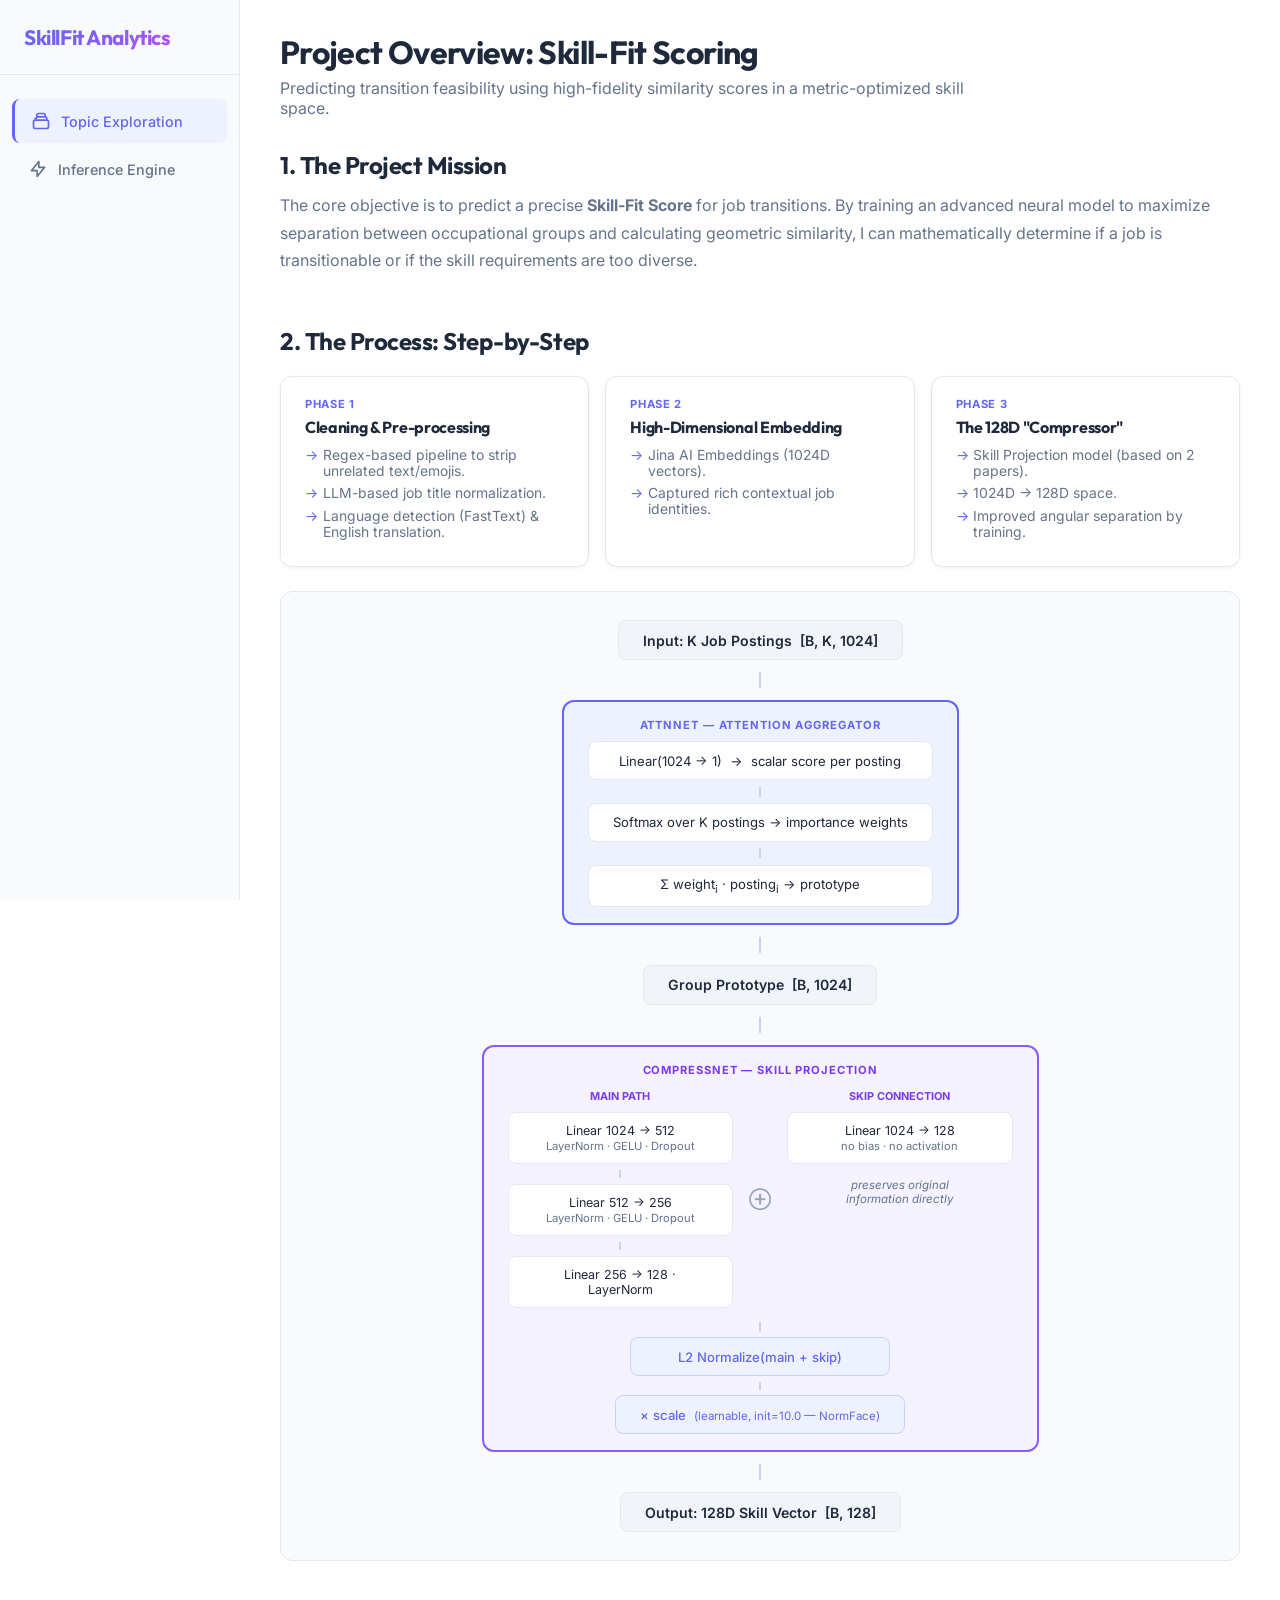
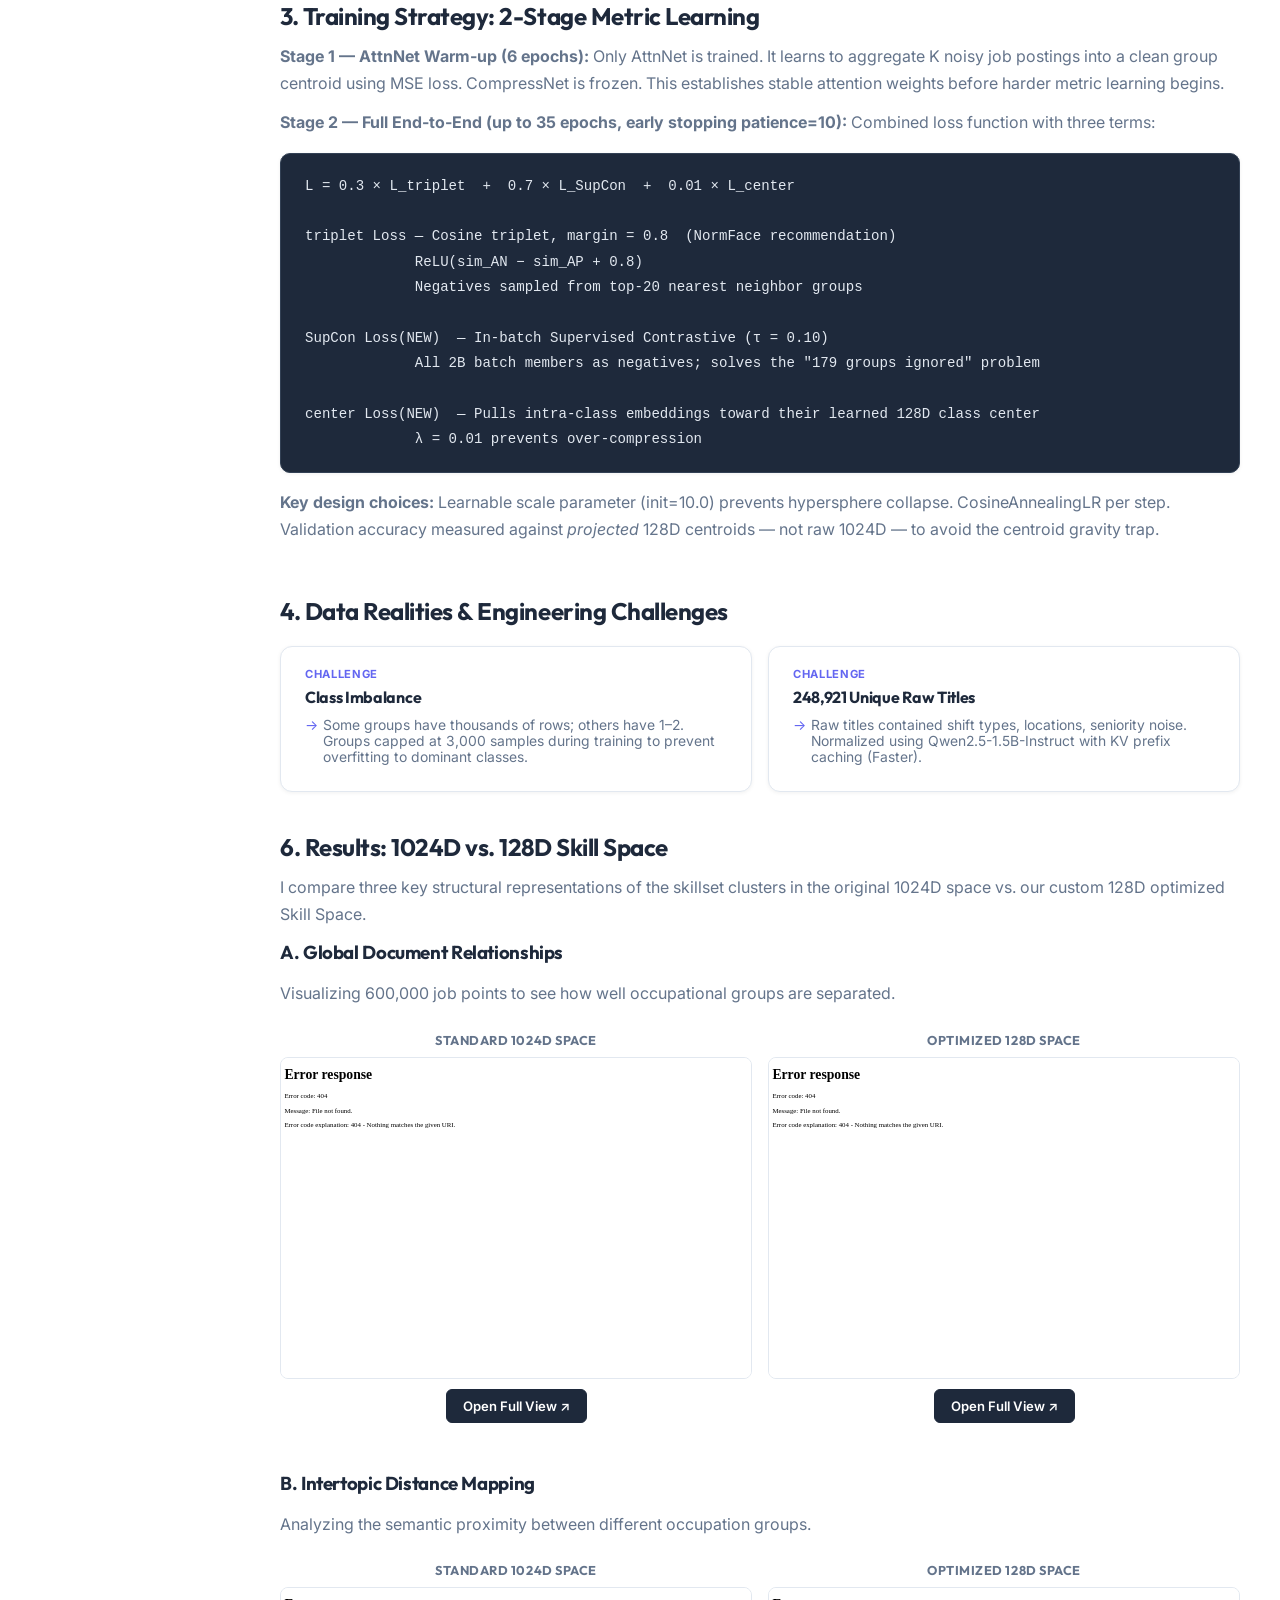
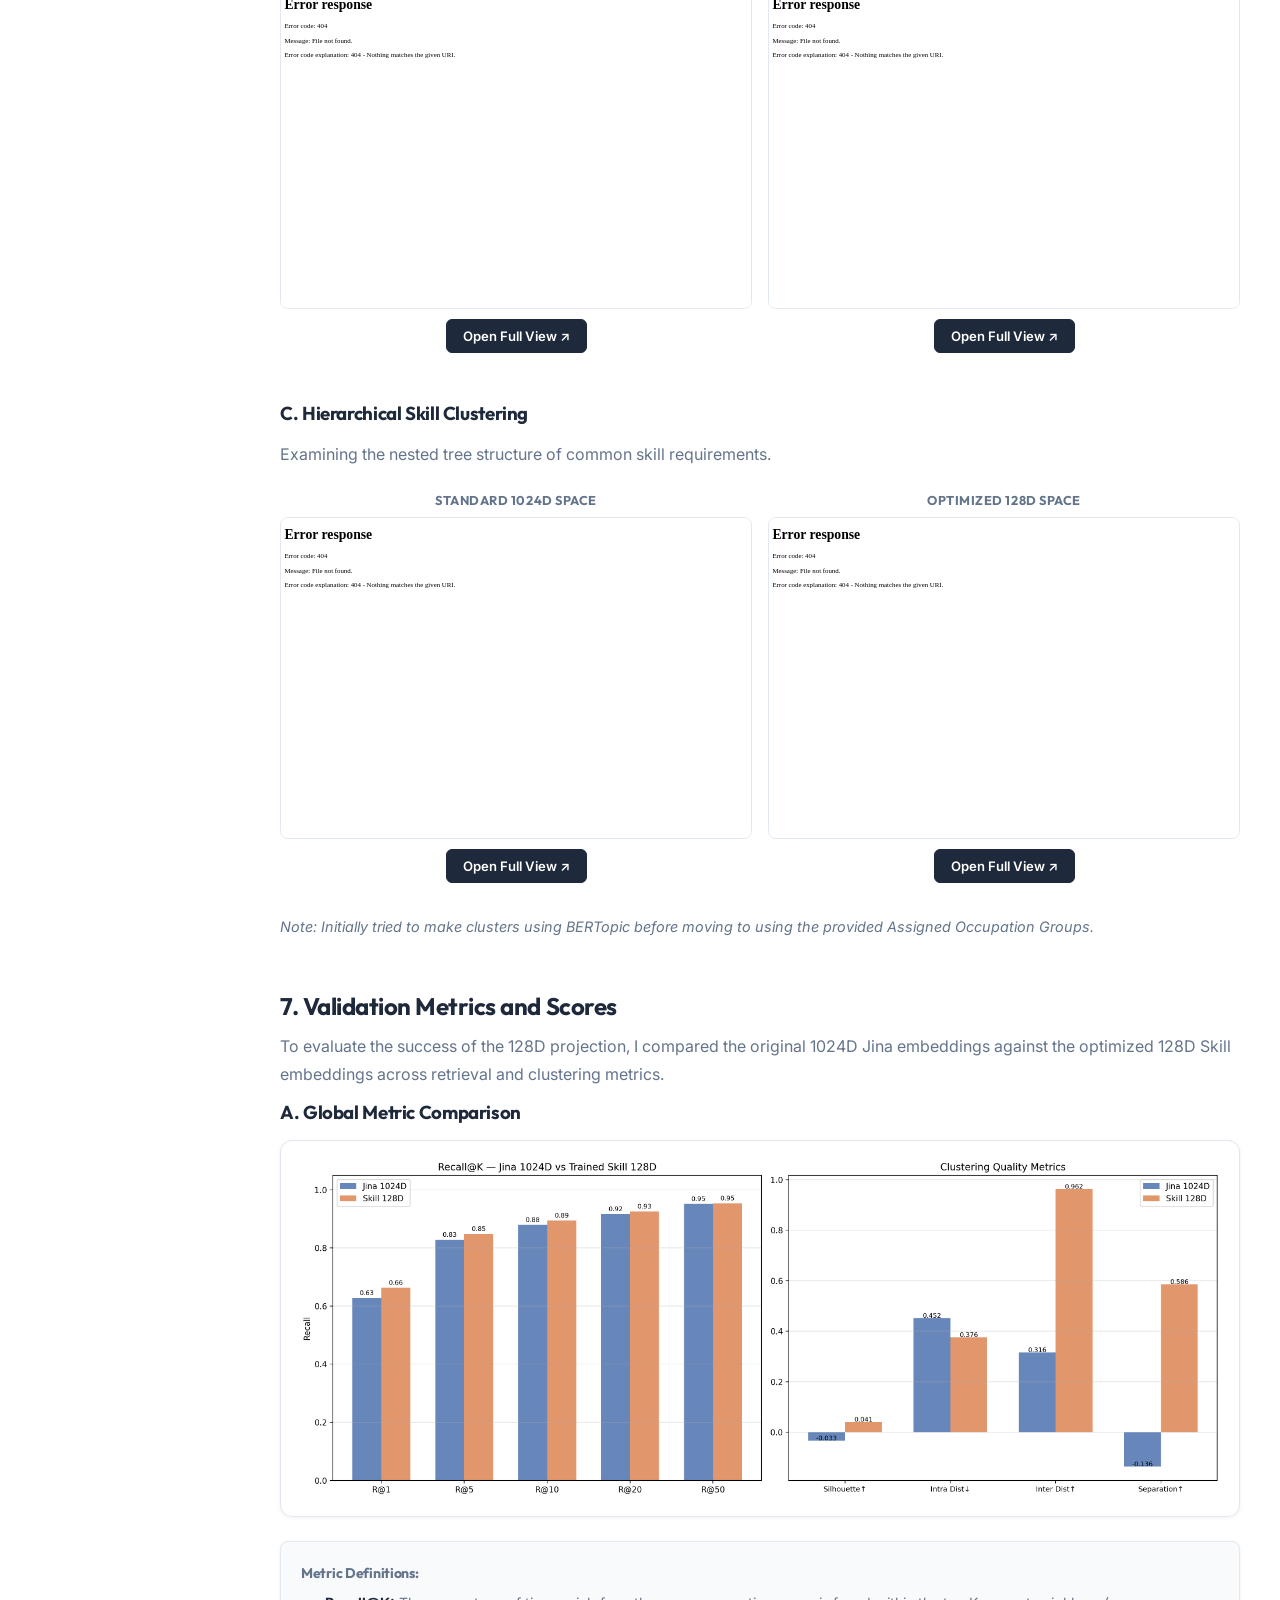
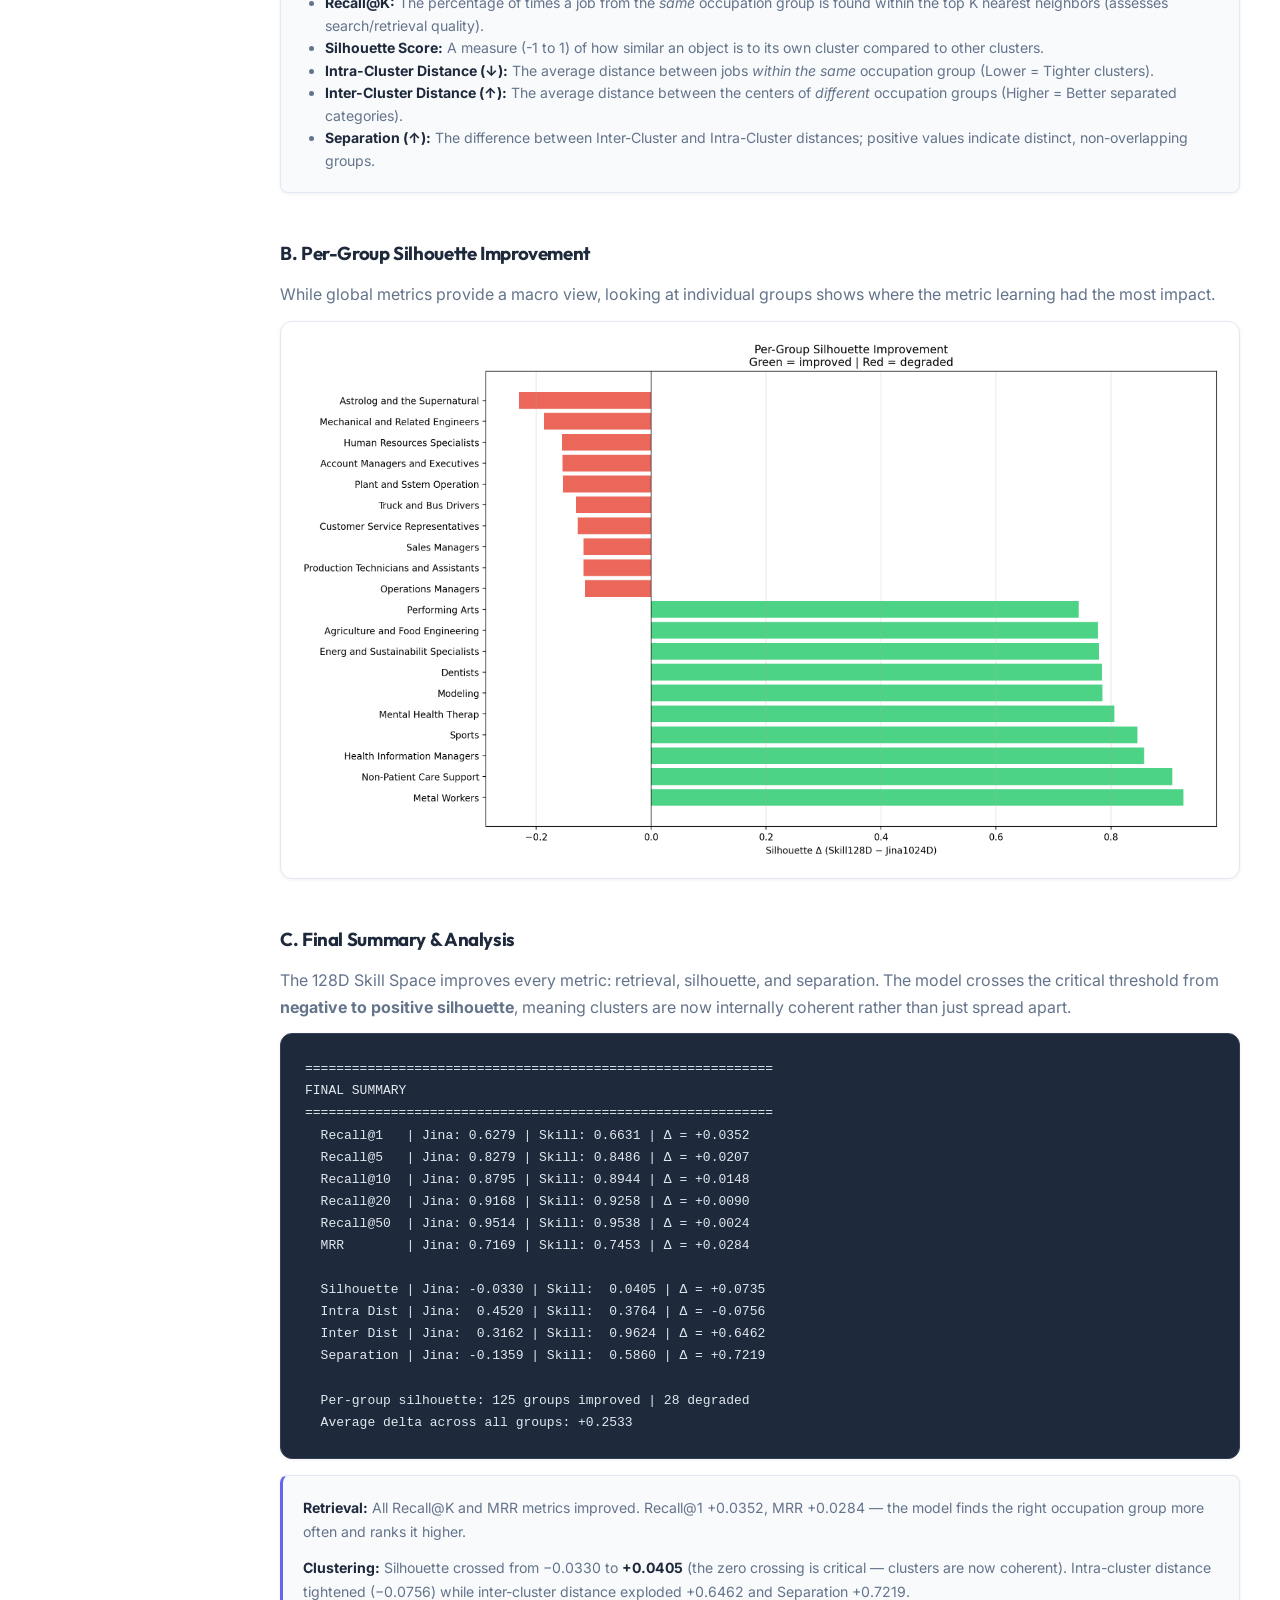
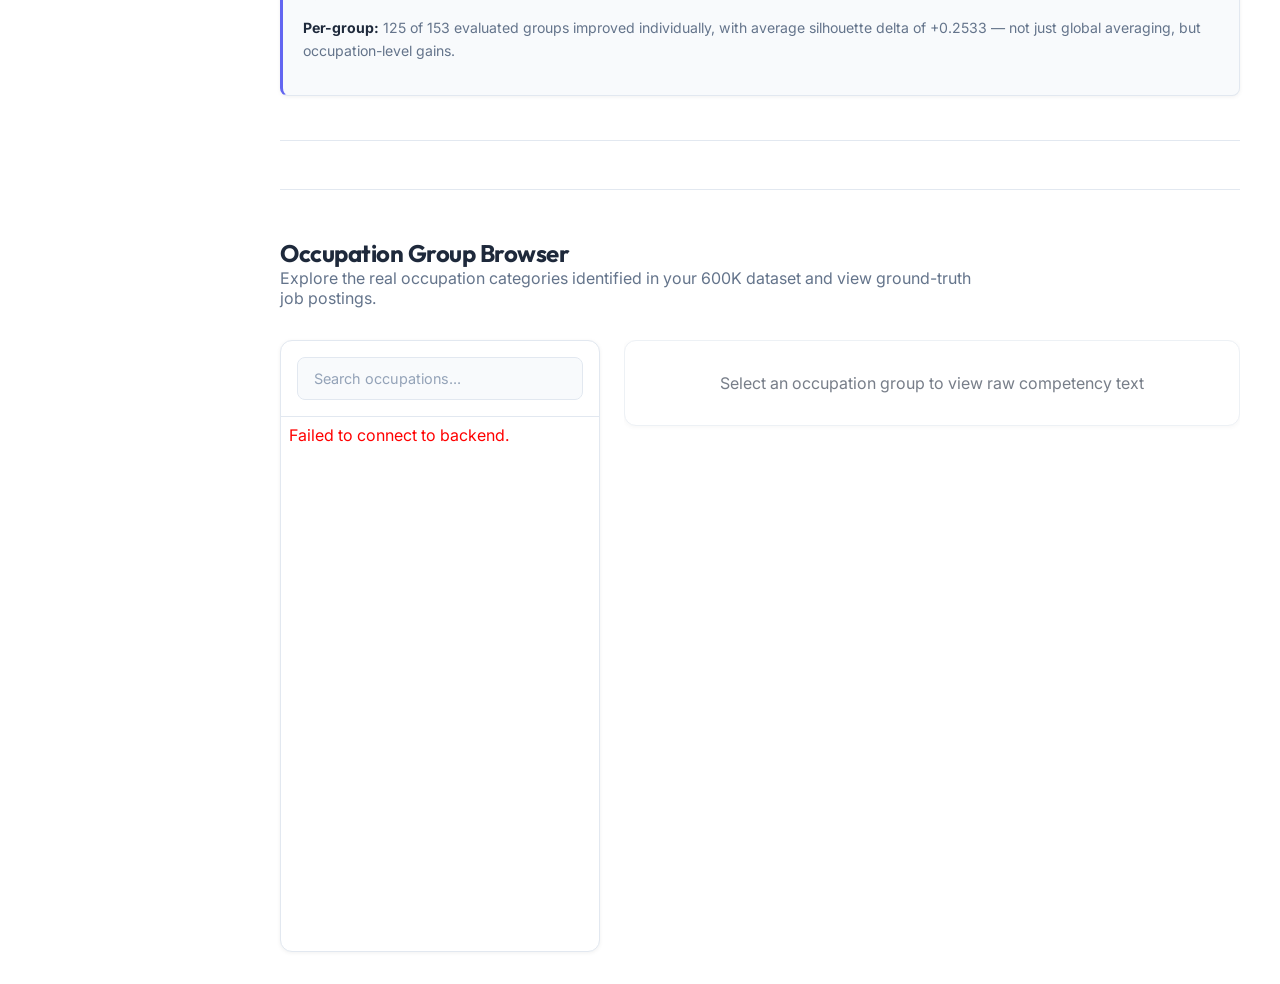
==== index.html @ 0290c3f9 "added readme" ====
<!DOCTYPE html>
<html lang="en">
<head>
    <meta charset="UTF-8">
    <meta name="viewport" content="width=device-width, initial-scale=1.0">
    <title>Skill-Fit System Workspace</title>
    <link href="https://fonts.googleapis.com/css2?family=Inter:wght@300;400;500;600&family=Outfit:wght@500;700&display=swap" rel="stylesheet">
    <link rel="stylesheet" href="styles.css">
    <script src="https://cdn.plot.ly/plotly-2.35.2.min.js"></script>
</head>
<body>
    <div class="app-container">
        <nav class="sidebar">
            <div class="logo">
                <h2>SkillFit Analytics</h2>
            </div>
            <ul class="nav-links">
                <li class="active" onclick="switchTab('tab1')">
                    <svg width="20" height="20" fill="none" stroke="currentColor" stroke-width="2" viewBox="0 0 24 24"><path stroke-linecap="round" stroke-linejoin="round" d="M19 11H5m14 0a2 2 0 012 2v6a2 2 0 01-2 2H5a2 2 0 01-2-2v-6a2 2 0 012-2m14 0V9a2 2 0 00-2-2M5 11V9a2 2 0 002-2m0 0V5a2 2 0 012-2h6a2 2 0 012 2v2M7 7h10"></path></svg>
                    Topic Exploration
                </li>
                <li onclick="switchTab('tab2', event)">
                    <svg width="20" height="20" fill="none" stroke="currentColor" stroke-width="2" viewBox="0 0 24 24"><path stroke-linecap="round" stroke-linejoin="round" d="M13 10V3L4 14h7v7l9-11h-7z"></path></svg>
                    Inference Engine
                </li>
            </ul>
        </nav>
        <main class="main-content">
            <div id="tab-content">
                <!-- Content loaded dynamically here -->
            </div>
        </main>
    </div>
    <script src="config.js"></script>
    <script src="app.js?v=1.1"></script>
</body>
</html>
---- styles.css ----
:root {
    --bg-primary: #ffffff;
    --bg-secondary: #f8fafc;
    --bg-panel: #ffffff;
    --border-color: #e2e8f0;
    --text-primary: #1e293b;
    --text-secondary: #64748b;
    --accent-primary: #6366f1;
    --accent-hover: #4f46e5;
    --accent-gradient: linear-gradient(135deg, #6366f1, #8b5cf6, #d946ef);
}

* {
    margin: 0;
    padding: 0;
    box-sizing: border-box;
}

body {
    font-family: 'Inter', sans-serif;
    background-color: var(--bg-primary);
    color: var(--text-primary);
    min-height: 100vh;
    overflow-x: hidden;
}

h1, h2, h3, h4, h5 {
    font-family: 'Outfit', sans-serif;
    letter-spacing: -0.02em;
}

.app-container {
    display: flex;
    min-height: 100vh;
}

/* Sidebar */
.sidebar {
    width: 240px;
    background-color: var(--bg-secondary);
    border-right: 1px solid var(--border-color);
    display: flex;
    flex-direction: column;
    padding: 1.5rem 0;
    position: fixed;
    height: 100vh;
    z-index: 100;
}

.logo {
    padding: 0 1.5rem 1.5rem;
    border-bottom: 1px solid var(--border-color);
}

.logo h2 {
    font-size: 1.3rem;
    background: var(--accent-gradient);
    -webkit-background-clip: text;
    background-clip: text;
    -webkit-text-fill-color: transparent;
}

.logo p {
    font-size: 0.8rem;
    color: var(--text-secondary);
    letter-spacing: 0.05em;
    text-transform: uppercase;
    margin-top: 0.25rem;
}

.nav-links {
    list-style: none;
    margin-top: 1.5rem;
    padding: 0 0.75rem;
}

.nav-links li {
    padding: 0.75rem 1rem;
    margin-bottom: 0.25rem;
    border-radius: 8px;
    cursor: pointer;
    font-weight: 500;
    font-size: 0.9rem;
    color: var(--text-secondary);
    transition: all 0.15s ease;
    display: flex;
    align-items: center;
    gap: 10px;
}

.nav-links li:hover {
    background-color: #f1f5f9;
    color: var(--text-primary);
}

.nav-links li.active {
    background-color: #eef2ff;
    color: var(--accent-primary);
    border-left: 3px solid var(--accent-primary);
}

/* Main Content */
.main-content {
    flex: 1;
    margin-left: 240px;
    padding: 2rem 2.5rem;
    display: flex;
    flex-direction: column;
}

.tab-header {
    margin-bottom: 2rem;
}

.tab-header h1 {
    font-size: 2rem;
    margin-bottom: 0.4rem;
    color: var(--text-primary);
}

.tab-header p {
    color: var(--text-secondary);
    font-size: 1rem;
    max-width: 700px;
}

/* Panels */
.glass-panel {
    background: var(--bg-panel);
    border: 1px solid var(--border-color);
    border-radius: 12px;
    box-shadow: 0 1px 4px rgba(0, 0, 0, 0.06);
}

/* Tab 1 Layout */
.tab1-grid {
    display: grid;
    grid-template-columns: 320px 1fr;
    gap: 1.5rem;
    height: 68vh;
    min-height: 500px;
}

/* Topics Panel */
.topics-panel {
    display: flex;
    flex-direction: column;
    overflow: hidden;
    height: 100%;
}

.search-box {
    padding: 1rem;
    border-bottom: 1px solid var(--border-color);
}

.search-box input {
    width: 100%;
    background: #f8fafc;
    border: 1px solid var(--border-color);
    color: var(--text-primary);
    padding: 0.75rem 1rem;
    border-radius: 8px;
    font-family: 'Inter', sans-serif;
    font-size: 0.9rem;
    transition: border-color 0.2s;
    outline: none;
}

.search-box input::placeholder {
    color: #94a3b8;
}

.search-box input:focus {
    border-color: var(--accent-primary);
    box-shadow: 0 0 0 3px rgba(99, 102, 241, 0.08);
}

.topic-list {
    flex: 1;
    overflow-y: auto;
    padding: 0.5rem;
}

.topic-list::-webkit-scrollbar {
    width: 4px;
}
.topic-list::-webkit-scrollbar-track {
    background: transparent;
}
.topic-list::-webkit-scrollbar-thumb {
    background: #cbd5e1;
    border-radius: 4px;
}

.topic-item {
    padding: 0.875rem 1rem;
    margin-bottom: 0.25rem;
    border-radius: 8px;
    cursor: pointer;
    transition: background 0.15s;
    border: 1px solid transparent;
}

.topic-item:hover {
    background: #f8fafc;
}

.topic-item.selected {
    background: #eef2ff;
    border-color: #c7d2fe;
}

.topic-item h4 {
    color: var(--text-primary);
    margin-bottom: 0.2rem;
    font-size: 0.9rem;
}

.topic-item p {
    color: var(--text-secondary);
    font-size: 0.78rem;
    white-space: nowrap;
    overflow: hidden;
    text-overflow: ellipsis;
}

.topic-badge {
    display: inline-block;
    background: #f1f5f9;
    color: var(--text-secondary);
    font-size: 0.7rem;
    padding: 2px 6px;
    border-radius: 4px;
    margin-right: 4px;
}

/* Details Panel */
.details-panel {
    display: flex;
    flex-direction: column;
    gap: 1.5rem;
    overflow-y: auto;
    height: 100%;
}

.visualizations-section {
    padding: 1.5rem;
    display: flex;
    flex-direction: column;
}

.viz-tabs {
    display: flex;
    gap: 0.5rem;
    margin-bottom: 1rem;
    flex-wrap: wrap;
}

.viz-tab {
    background: #f8fafc;
    border: 1px solid var(--border-color);
    color: var(--text-secondary);
    padding: 0.45rem 1rem;
    border-radius: 6px;
    cursor: pointer;
    font-family: 'Inter', sans-serif;
    font-size: 0.83rem;
    transition: all 0.15s;
}

.viz-tab:hover {
    background: #f1f5f9;
    color: var(--text-primary);
}

.viz-tab.active {
    background: var(--accent-primary);
    color: #fff;
    border-color: transparent;
}

.viz-container {
    flex: 1;
    background: #fff;
    border-radius: 8px;
    overflow: hidden;
    position: relative;
    border: 1px solid var(--border-color);
}

.viz-container iframe {
    width: 100%;
    height: 500px;
    border: none;
    background: #fff;
    display: block;
    overflow: hidden;
}

.viz-container img {
    width: 100%;
    height: 100%;
    object-fit: contain;
}

.viz-external-link {
    margin-top: 0.75rem;
    text-align: right;
}

.btn-primary {
    background: var(--accent-primary);
    color: #fff;
    border: none;
    padding: 0.7rem 1.4rem;
    border-radius: 8px;
    font-family: 'Outfit', sans-serif;
    font-weight: 500;
    font-size: 0.95rem;
    cursor: pointer;
    text-decoration: none;
    display: inline-block;
    transition: background 0.15s, transform 0.15s;
}

.btn-primary:hover {
    background: var(--accent-hover);
    transform: translateY(-1px);
}

.btn-primary.full-width {
    width: 100%;
    text-align: center;
}

.topic-info-section {
    padding: 1.75rem;
}

.topic-info-section h2 {
    font-size: 1.5rem;
    color: var(--text-primary);
    margin-bottom: 0.75rem;
}

.keywords-tags {
    display: flex;
    flex-wrap: wrap;
    gap: 8px;
    margin-bottom: 1.5rem;
}

.keyword-tag {
    background: #eef2ff;
    color: var(--accent-primary);
    border: 1px solid #c7d2fe;
    padding: 4px 12px;
    border-radius: 20px;
    font-size: 0.82rem;
}

.representative-docs h3 {
    font-size: 1.1rem;
    margin-bottom: 0.75rem;
    color: var(--text-primary);
}

.doc-card {
    background: #f8fafc;
    border: 1px solid var(--border-color);
    padding: 1.25rem;
    border-radius: 8px;
    margin-bottom: 0.75rem;
    font-size: 0.88rem;
    line-height: 1.6;
    color: var(--text-secondary);
}

.doc-card strong {
    color: var(--text-primary);
}

/* Tab 2 Layout */
.inference-layout {
    display: grid;
    grid-template-columns: 1fr 1fr;
    gap: 2rem;
    padding: 1.5rem;
    min-height: 500px;
}

.input-group {
    display: flex;
    flex-direction: column;
    gap: 0.5rem;
    width: 100%;
}

.input-group label, .input-section label {
    font-family: 'Outfit', sans-serif;
    font-size: 0.88rem;
    font-weight: 600;
    color: var(--text-secondary);
    text-transform: uppercase;
    letter-spacing: 0.04em;
}

.input-section textarea, .input-group textarea {
    background: #f8fafc;
    border: 1px solid var(--border-color);
    color: var(--text-primary);
    padding: 1rem 1.1rem;
    border-radius: 8px;
    font-family: 'Inter', sans-serif;
    font-size: 0.9rem;
    line-height: 1.6;
    resize: vertical;
    transition: border-color 0.2s;
    outline: none;
}

.input-section textarea:focus, .input-group textarea:focus {
    border-color: var(--accent-primary);
    box-shadow: 0 0 0 3px rgba(99, 102, 241, 0.08);
    background: #fff;
}

textarea::placeholder {
    color: #94a3b8;
    font-style: italic;
}

.results-section {
    display: flex;
    flex-direction: column;
    background: #f8fafc;
    border-radius: 8px;
    padding: 1.5rem;
    border: 1px solid var(--border-color);
}

.results-section h3 {
    margin-bottom: 1rem;
    color: var(--text-primary);
}

.output-box {
    flex: 1;
    overflow-y: auto;
}

.placeholder-text {
    color: var(--text-secondary);
    font-style: italic;
    opacity: 0.7;
}

/* Loader Animation */
.loader {
    width: 40px;
    height: 40px;
    border: 2px solid #e2e8f0;
    border-radius: 50%;
    border-top-color: var(--accent-primary);
    animation: spin 0.8s ease-in-out infinite;
    margin: 2rem auto;
}

@keyframes spin {
    to { transform: rotate(360deg); }
}

.result-data {
    display: flex;
    flex-direction: column;
    gap: 1rem;
}

.result-item {
    background: #f8fafc;
    padding: 1rem 1.25rem;
    border-radius: 8px;
    border-left: 3px solid var(--accent-primary);
}

.result-item .label {
    font-size: 0.75rem;
    text-transform: uppercase;
    letter-spacing: 0.05em;
    color: var(--text-secondary);
    margin-bottom: 0.4rem;
}

.result-item .value {
    font-size: 1rem;
    color: var(--text-primary);
    font-weight: 600;
}

/* --- Project Story & Narrative --- */
.project-story {
    display: flex;
    flex-direction: column;
    gap: 2.5rem;
    margin-bottom: 3rem;
    padding-bottom: 2rem;
    border-bottom: 1px solid var(--border-color);
}

.story-section {
    width: 100%;
}

.story-section h2 {
    font-size: 1.5rem;
    margin-bottom: 0.75rem;
    color: var(--text-primary);
}

.story-section p {
    line-height: 1.7;
    color: var(--text-secondary);
    margin-bottom: 0.75rem;
}

.phase-grid {
    display: grid;
    grid-template-columns: repeat(auto-fit, minmax(260px, 1fr));
    gap: 1rem;
    margin-top: 1.25rem;
}

.phase-card {
    padding: 1.25rem 1.5rem;
    height: 100%;
    display: flex;
    flex-direction: column;
}

.phase-card .phase-num {
    font-size: 0.7rem;
    font-weight: 700;
    text-transform: uppercase;
    letter-spacing: 0.06em;
    color: var(--accent-primary);
    margin-bottom: 0.4rem;
}

.phase-card h3 {
    margin-bottom: 0.6rem;
    font-size: 1rem;
    color: var(--text-primary);
}

.phase-card ul {
    list-style: none;
    font-size: 0.87rem;
    color: var(--text-secondary);
}

.phase-card li {
    margin-bottom: 0.4rem;
    position: relative;
    padding-left: 1.1rem;
}

.phase-card li::before {
    content: "→";
    position: absolute;
    left: 0;
    color: var(--accent-primary);
}

/* Architecture Diagram */
.architecture-container {
    display: flex;
    flex-direction: column;
    align-items: center;
    gap: 0.75rem;
    padding: 1.75rem;
    background: #f8fafc;
    border: 1px solid var(--border-color);
    border-radius: 12px;
    margin-top: 1.5rem;
}

.architecture-container h3 {
    color: var(--text-primary);
    margin-bottom: 0.5rem;
}

.arch-node {
    padding: 0.65rem 1.5rem;
    background: #fff;
    border: 1px solid var(--border-color);
    border-radius: 8px;
    font-family: 'Inter', sans-serif;
    font-size: 0.88rem;
    color: var(--text-primary);
    text-align: center;
    min-width: 220px;
}

.arch-node.accent {
    border-color: #c7d2fe;
    background: #eef2ff;
    color: var(--accent-primary);
    font-weight: 500;
}

.arch-arrow {
    width: 2px;
    height: 16px;
    background: #cbd5e1;
}

/* Comparison View */
.comparison-view {
    display: grid;
    grid-template-columns: 1fr 1fr;
    gap: 1rem;
    margin-top: 1.5rem;
    width: 100%;
}

.comparison-pane {
    display: flex;
    flex-direction: column;
    gap: 0.6rem;
    min-width: 0;
    overflow: hidden;
}

.comparison-pane h4 {
    text-align: center;
    font-size: 0.8rem;
    text-transform: uppercase;
    letter-spacing: 0.04em;
    color: var(--text-secondary);
}

.comparison-pane .viz-container {
    width: 100%;
    aspect-ratio: 1100 / 750;
    position: relative;
    overflow: hidden;
}

.comparison-pane .viz-container iframe {
    position: absolute;
    top: 0;
    left: 0;
    transform-origin: top left;
    border: none;
    display: block;
}

.external-viz-btn {
    display: inline-flex;
    align-items: center;
    justify-content: center;
    gap: 6px;
    padding: 0.5rem 1rem;
    background: #1e293b;
    border: 1px solid #1e293b;
    border-radius: 6px;
    color: #ffffff;
    text-decoration: none;
    font-size: 0.82rem;
    font-weight: 600;
    transition: all 0.15s;
    width: fit-content;
    align-self: center;
}

.external-viz-btn:hover {
    background: #0f172a;
    border-color: #0f172a;
    color: #ffffff;
}

/* --- Mobile Responsiveness --- */
@media (max-width: 900px) {
    .app-container {
        flex-direction: column;
    }

    .sidebar {
        width: 100%;
        height: auto;
        position: relative;
        flex-direction: column;
        padding: 1rem;
        border-right: none;
        border-bottom: 1px solid var(--border-color);
    }

    .logo {
        padding: 0 0 1rem 0;
        text-align: center;
    }

    .nav-links {
        display: flex;
        justify-content: center;
        gap: 8px;
        margin-top: 0;
        padding: 0;
    }

    .nav-links li {
        margin-bottom: 0;
        padding: 0.5rem 0.875rem;
        font-size: 0.85rem;
    }

    .main-content {
        margin-left: 0;
        padding: 1.25rem 1rem;
    }

    .tab1-grid {
        grid-template-columns: 1fr;
        height: auto;
        min-height: unset;
    }

    .topics-panel {
        height: 320px;
    }

    .details-panel {
        height: 500px;
        overflow-y: auto;
    }

    .visualizations-section {
        height: auto;
    }

    .viz-container iframe {
        height: 450px;
    }

    .inference-layout {
        grid-template-columns: 1fr;
        padding: 1rem;
    }
}

/* Tab 2 Specific */
.inference-grid {
    display: flex;
    flex-direction: column;
    gap: 1.5rem;
    margin-bottom: 1.5rem;
}

.feature-card {
    display: flex;
    flex-direction: column;
    gap: 1.25rem;
    padding: 1.5rem;
}

.card-header {
    display: flex;
    align-items: center;
    gap: 0.875rem;
}

.card-header h3 {
    font-size: 1.1rem;
    color: var(--text-primary);
    margin-bottom: 0.15rem;
}

.small-text {
    font-size: 0.82rem;
    color: var(--text-secondary);
}

.icon-circle {
    width: 38px;
    height: 38px;
    background: #eef2ff;
    border-radius: 8px;
    display: flex;
    align-items: center;
    justify-content: center;
    color: var(--accent-primary);
    flex-shrink: 0;
}

.action-footer {
    display: flex;
    justify-content: flex-start;
}

/* Comparison Bridge */
.comparison-bridge {
    display: flex;
    align-items: stretch;
    gap: 0.75rem;
}

.vs-badge {
    align-self: center;
    background: #f1f5f9;
    border: 1px solid var(--border-color);
    color: var(--text-secondary);
    width: 30px;
    height: 30px;
    border-radius: 50%;
    display: flex;
    align-items: center;
    justify-content: center;
    font-size: 0.65rem;
    font-weight: 800;
    flex-shrink: 0;
}

.comparison-bridge .input-group {
    flex: 1;
    min-width: 0;
}

.comparison-bridge textarea {
    height: 160px;
}

.full-height-input textarea {
    height: 160px;
}

/* Radial Score Chart */
.comparison-result-card {
    padding: 1.25rem;
    background: #f8fafc;
    border-radius: 10px;
    border: 1px dashed #c7d2fe;
}

.result-score-wrap {
    display: flex;
    align-items: center;
    gap: 1.5rem;
}

.score-circle-container {
    width: 90px;
    position: relative;
    flex-shrink: 0;
}

.circular-chart {
    display: block;
    max-width: 100%;
}

.circle-bg {
    fill: none;
    stroke: #e2e8f0;
    stroke-width: 2.8;
}

.circle {
    fill: none;
    stroke-width: 2.8;
    stroke-linecap: round;
    stroke: var(--accent-primary);
    transition: stroke-dasharray 1s ease-in-out;
}

.score-text {
    position: absolute;
    top: 50%;
    left: 50%;
    transform: translate(-50%, -50%);
    text-align: center;
}

.score-text span {
    display: block;
    font-size: 1.1rem;
    font-weight: 700;
    color: var(--text-primary);
}

.score-text small {
    font-size: 0.6rem;
    color: var(--text-secondary);
    text-transform: uppercase;
}

.score-info h4 {
    font-size: 1rem;
    color: var(--text-primary);
    margin-bottom: 0.35rem;
}

.score-info p {
    font-size: 0.85rem;
    color: var(--text-secondary);
    line-height: 1.5;
}

/* Inference Results Grid */
.results-container {
    margin-top: 0.5rem;
}

.results-main-grid {
    display: grid;
    grid-template-columns: 1fr 1fr;
    gap: 1.5rem;
}

.result-summary, .viz-panel {
    padding: 1.5rem;
}

.panel-header {
    display: flex;
    justify-content: space-between;
    align-items: center;
    margin-bottom: 1.25rem;
    padding-bottom: 0.875rem;
    border-bottom: 1px solid var(--border-color);
}

.panel-header h3 {
    font-size: 1.05rem;
    color: var(--text-primary);
}

.status-badge {
    background: #dcfce7;
    color: #16a34a;
    font-size: 0.68rem;
    padding: 3px 10px;
    border-radius: 20px;
    text-transform: uppercase;
    font-weight: 600;
}

.viz-placeholder {
    background: #f8fafc;
    border: 1px solid var(--border-color);
    border-radius: 8px;
    display: flex;
    align-items: center;
    justify-content: center;
    color: var(--text-secondary);
    font-size: 0.88rem;
}

/* Animation */
.fade-in {
    animation: fadeIn 0.4s ease-out;
}

@keyframes fadeIn {
    from { opacity: 0; transform: translateY(8px); }
    to { opacity: 1; transform: translateY(0); }
}

@media (max-width: 1200px) {
    .inference-grid, .results-main-grid {
        grid-template-columns: 1fr;
    }
    .comparison-bridge {
        flex-direction: column;
    }
    .vs-badge {
        display: none;
    }
}
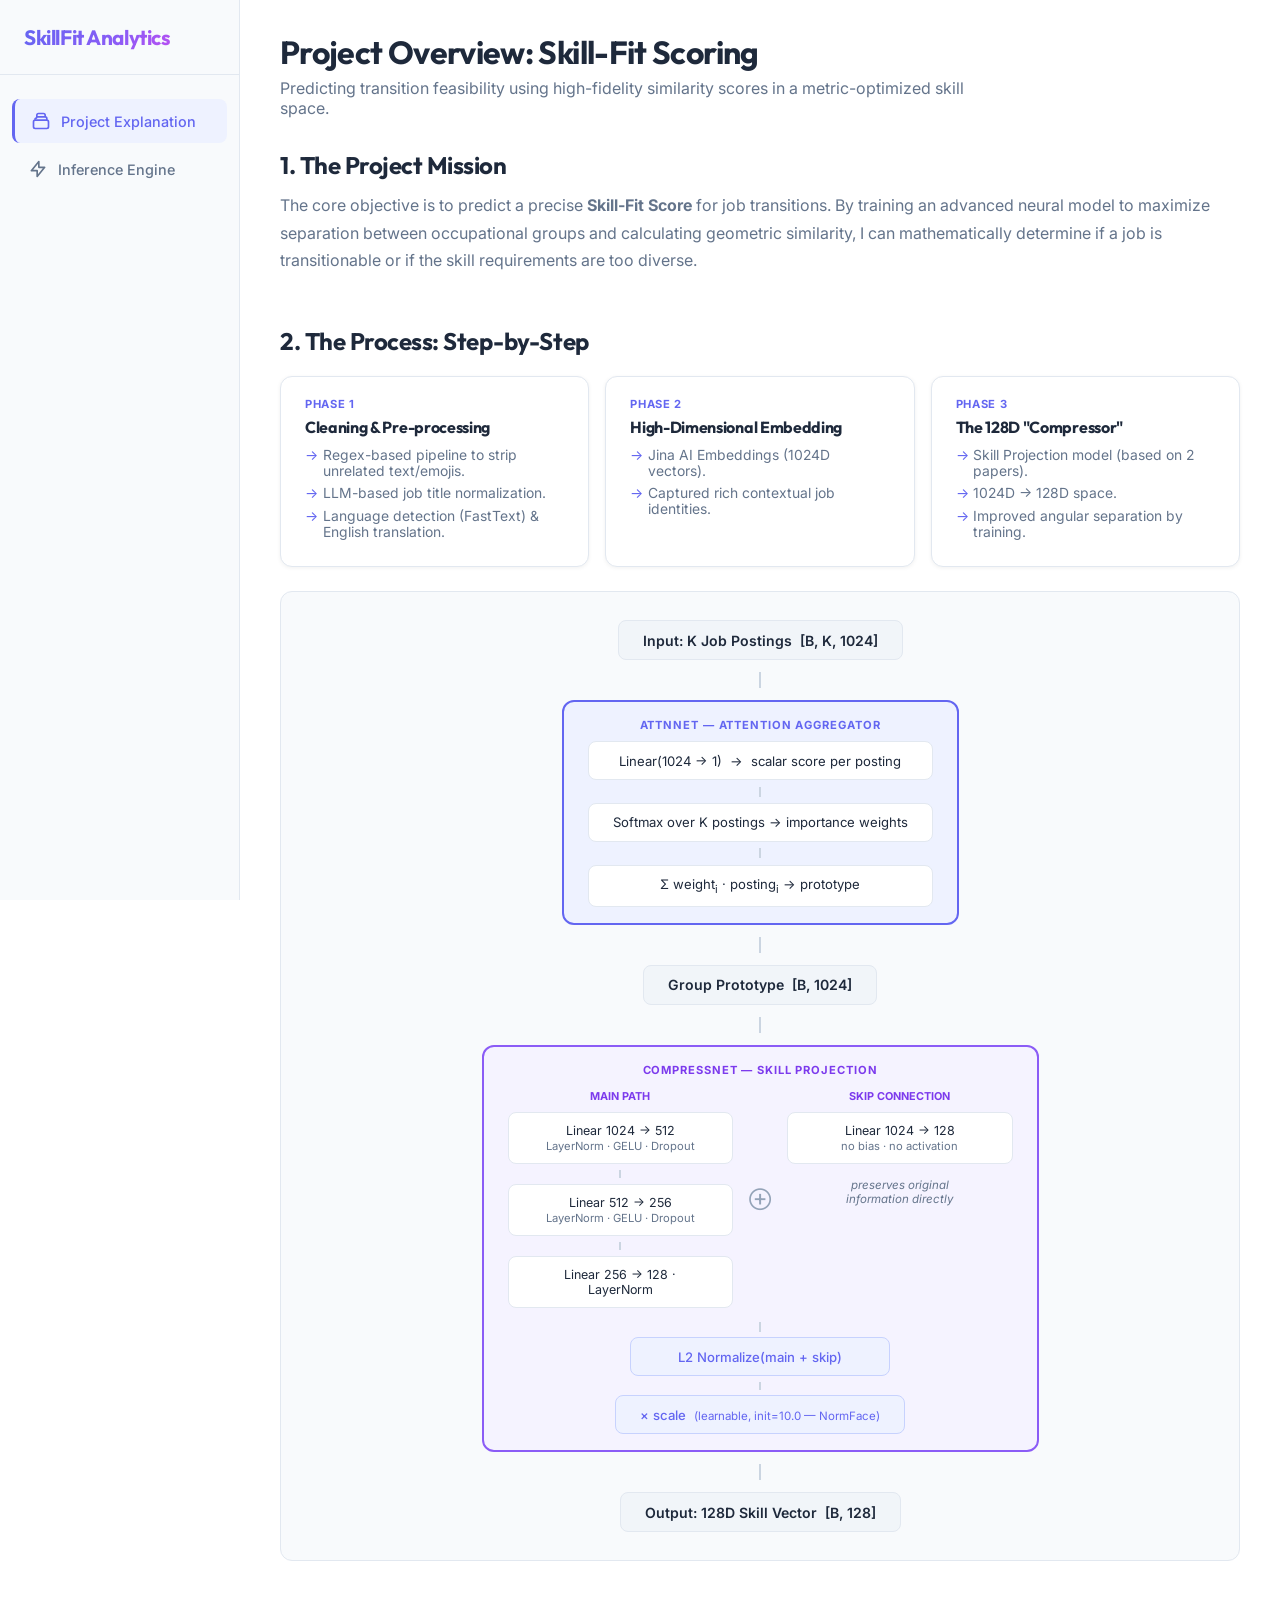
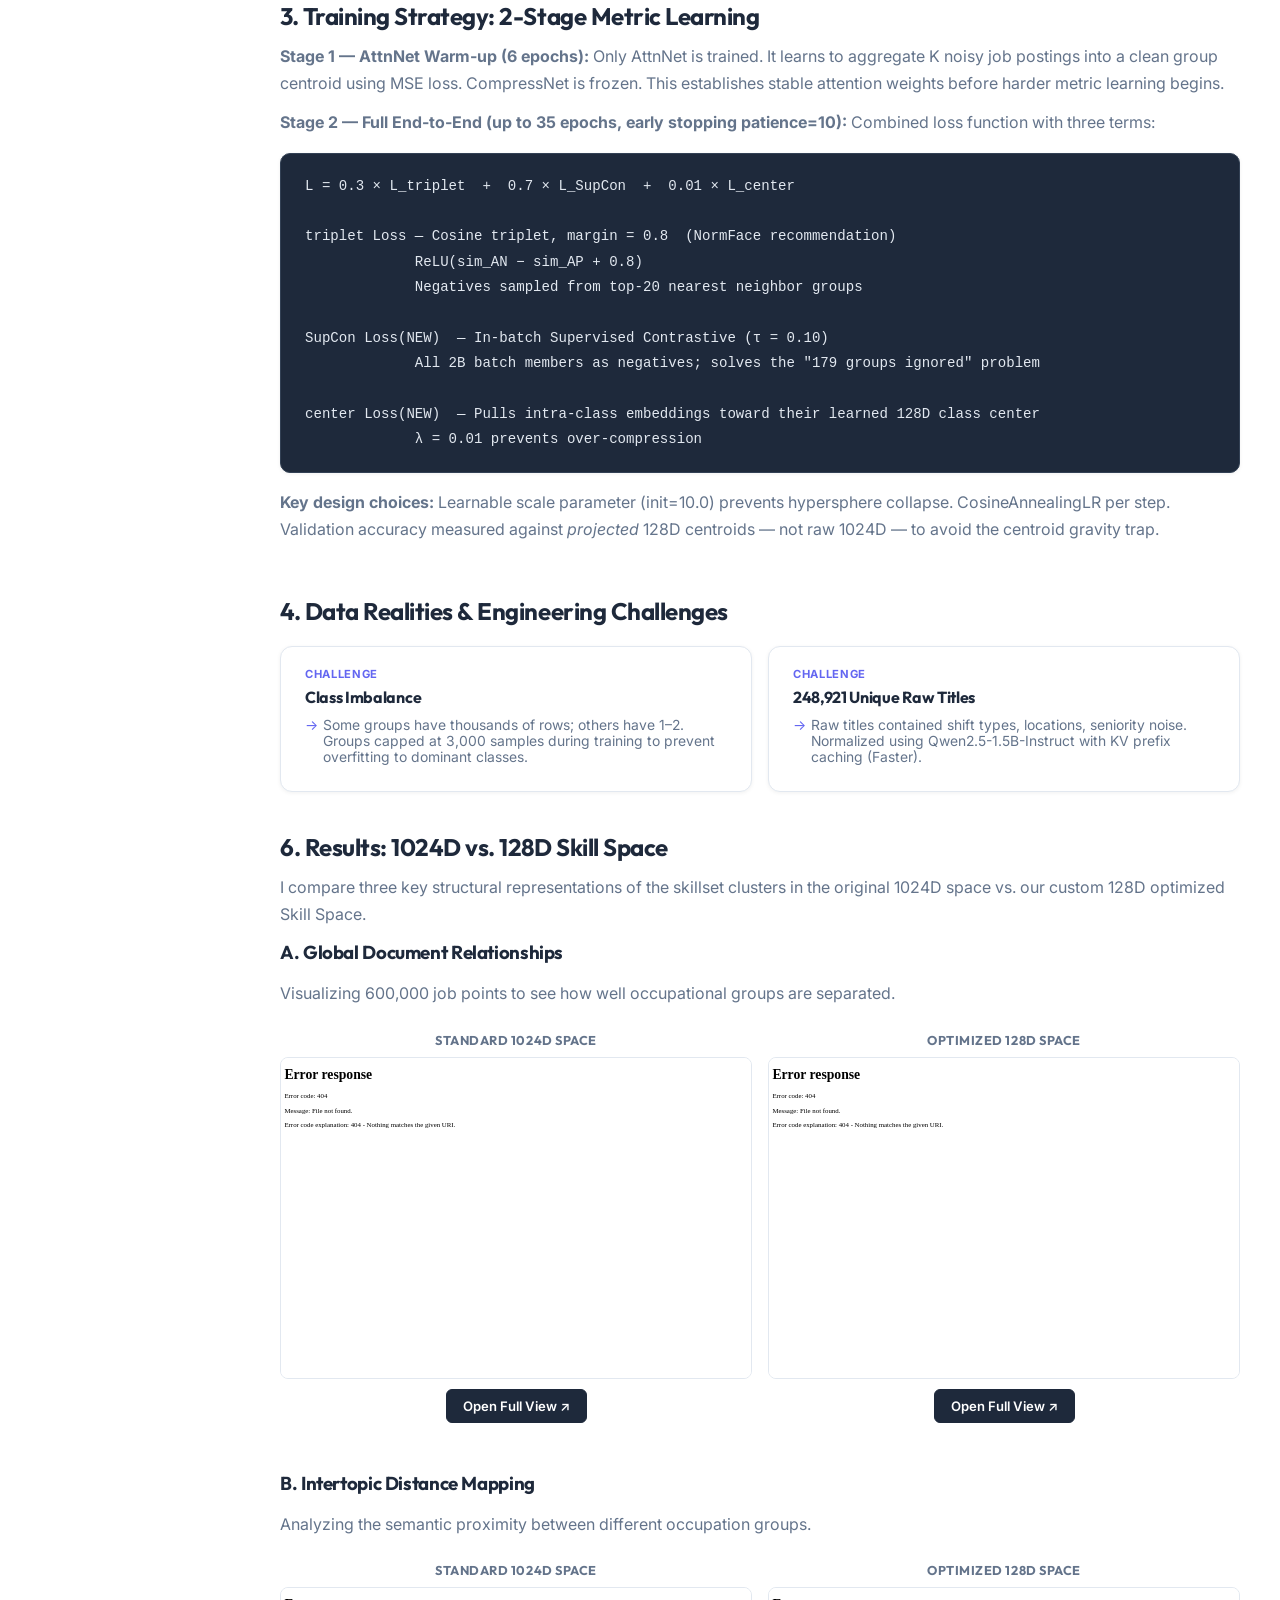
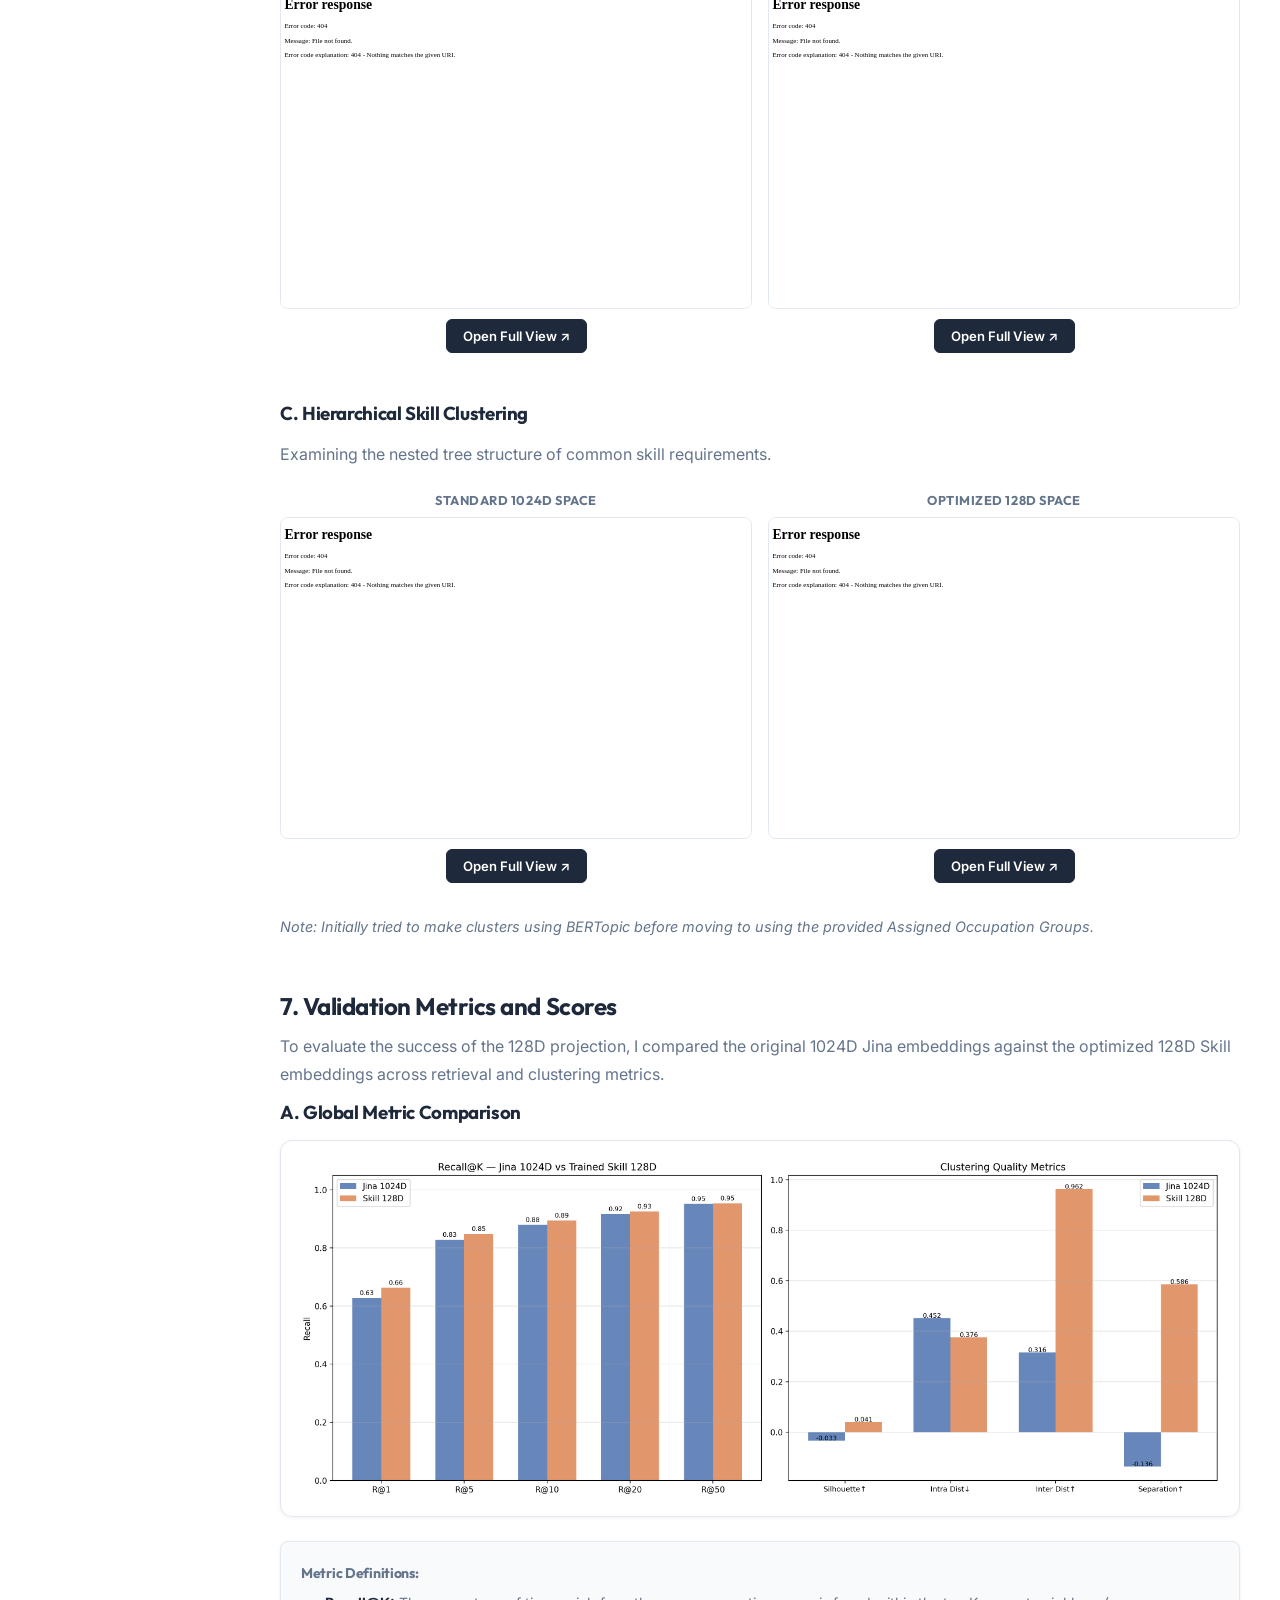
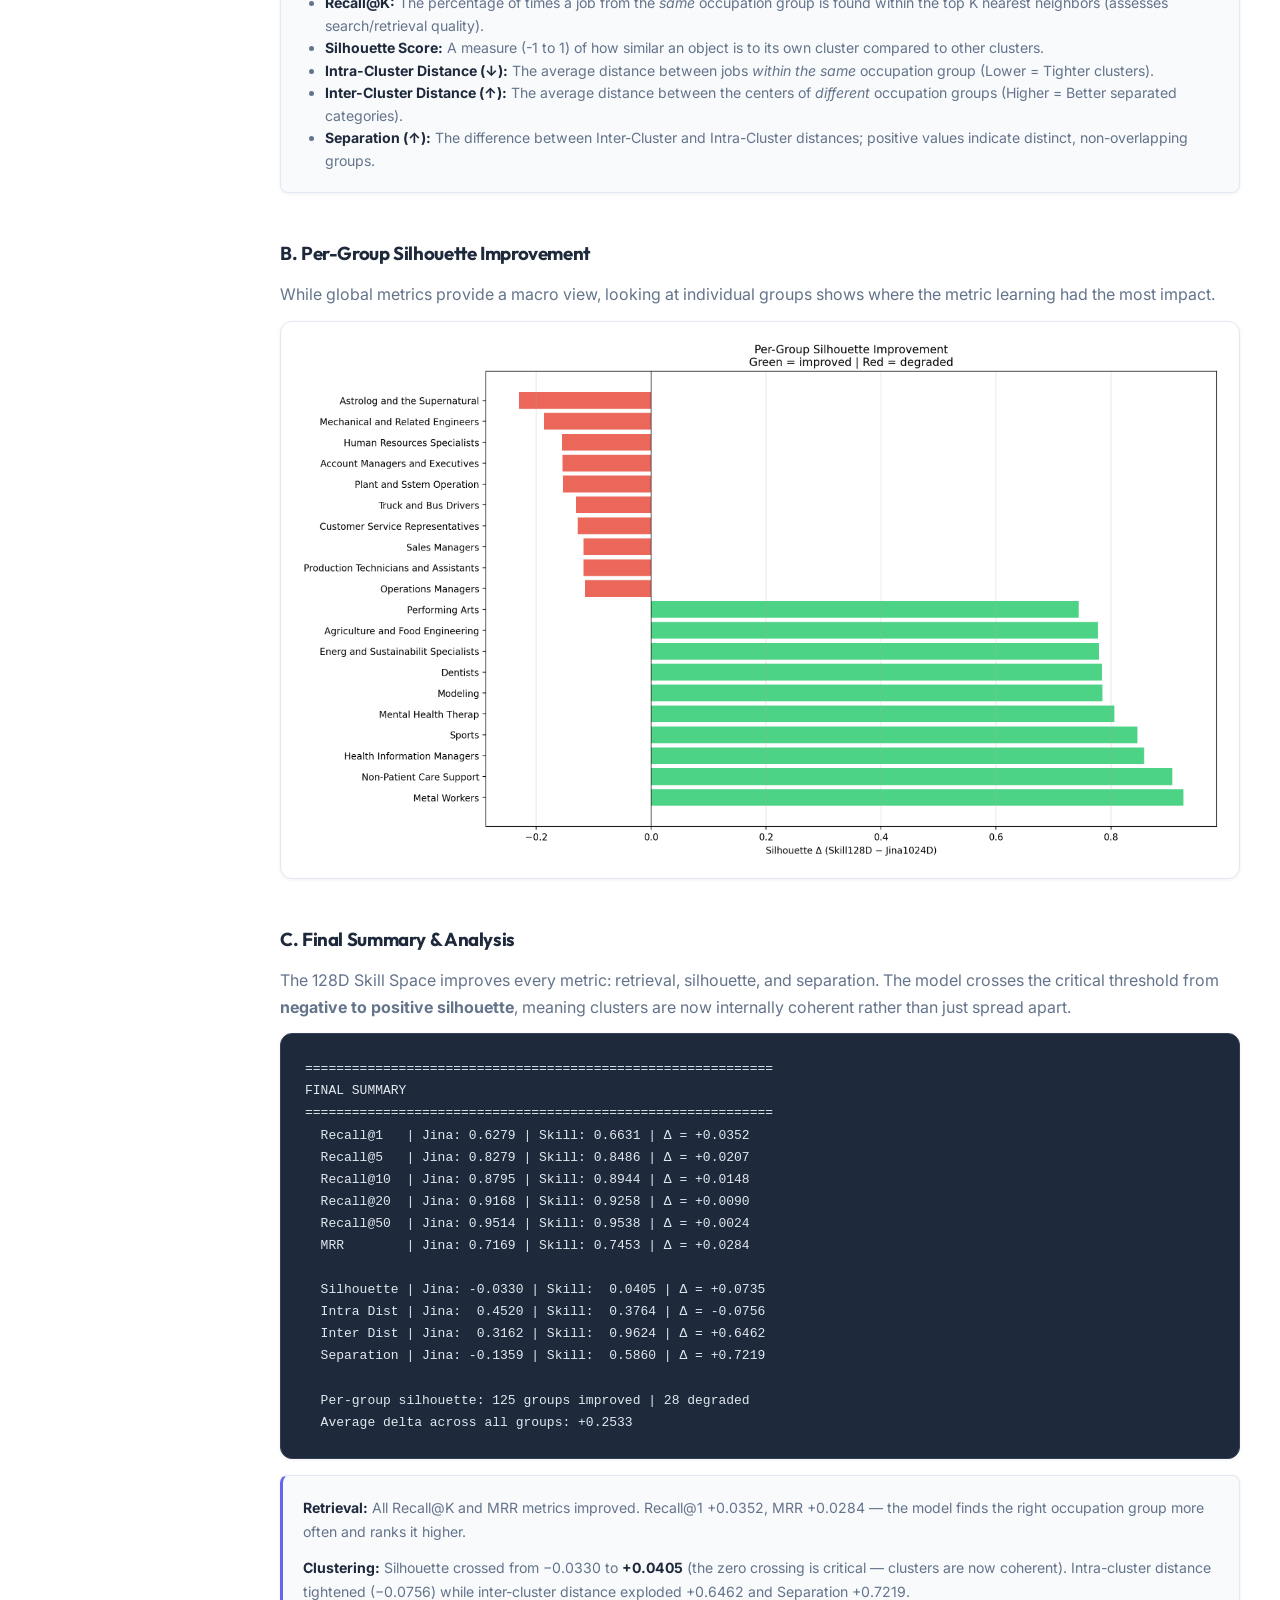
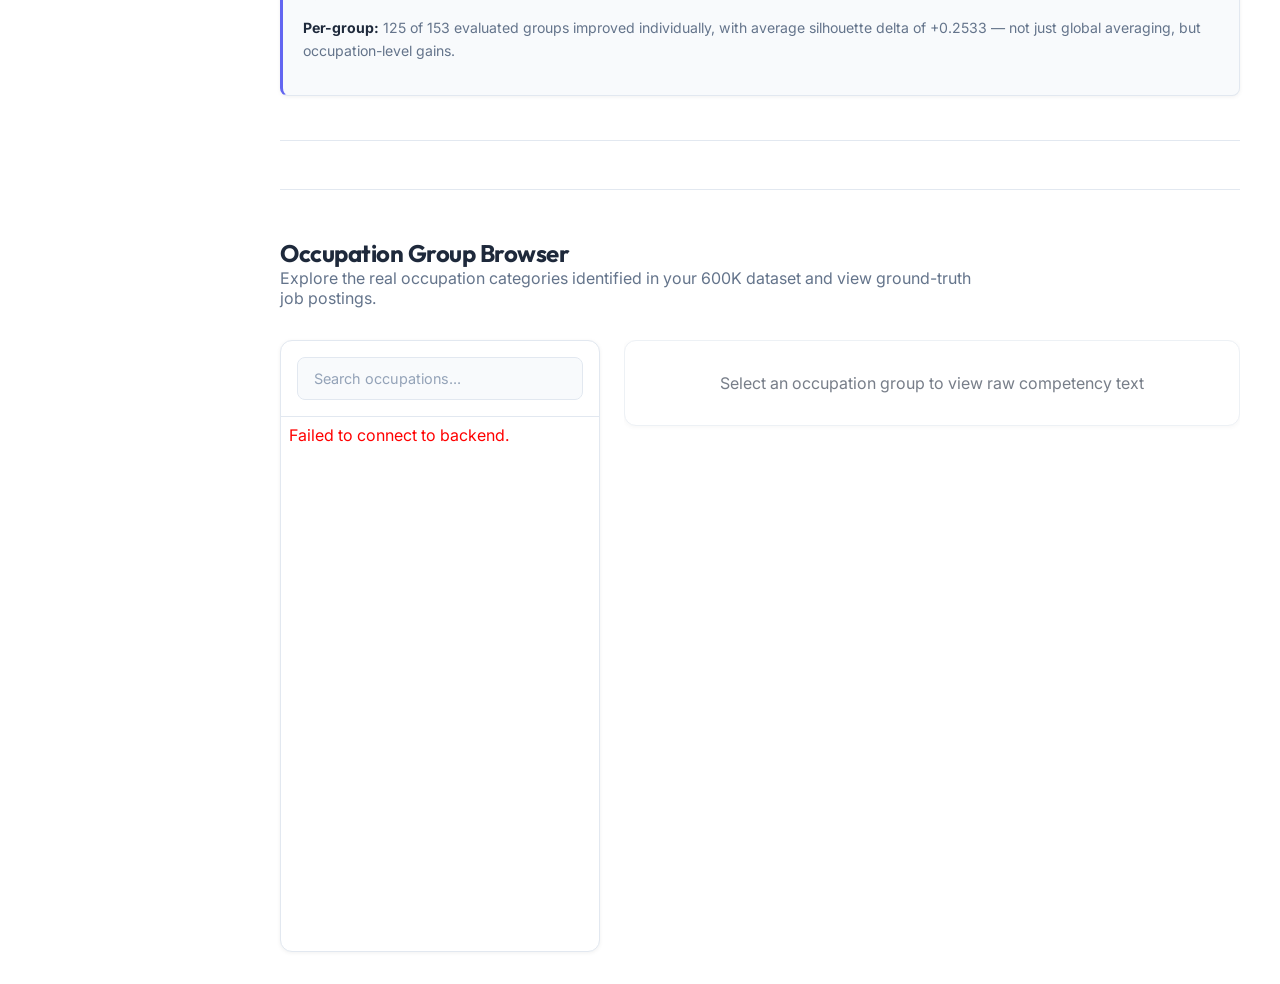
==== commit 6be2623b: "occupation classifier changes" ====
--- a/index.html
+++ b/index.html
@@ -17,7 +17,7 @@
             <ul class="nav-links">
                 <li class="active" onclick="switchTab('tab1')">
                     <svg width="20" height="20" fill="none" stroke="currentColor" stroke-width="2" viewBox="0 0 24 24"><path stroke-linecap="round" stroke-linejoin="round" d="M19 11H5m14 0a2 2 0 012 2v6a2 2 0 01-2 2H5a2 2 0 01-2-2v-6a2 2 0 012-2m14 0V9a2 2 0 00-2-2M5 11V9a2 2 0 002-2m0 0V5a2 2 0 012-2h6a2 2 0 012 2v2M7 7h10"></path></svg>
-                    Topic Exploration
+                    Project Explanation
                 </li>
                 <li onclick="switchTab('tab2', event)">
                     <svg width="20" height="20" fill="none" stroke="currentColor" stroke-width="2" viewBox="0 0 24 24"><path stroke-linecap="round" stroke-linejoin="round" d="M13 10V3L4 14h7v7l9-11h-7z"></path></svg>
--- a/styles.css
+++ b/styles.css
@@ -967,6 +967,47 @@
 }
 
 @media (max-width: 1200px) {
+.neighbor-job-item {
+    border: 1px solid var(--border-color);
+    border-radius: 8px;
+    margin-bottom: 0.5rem;
+    overflow: hidden;
+}
+
+.neighbor-job-header {
+    display: flex;
+    justify-content: space-between;
+    align-items: center;
+    padding: 0.65rem 0.9rem;
+    cursor: pointer;
+    user-select: none;
+    background: var(--bg-secondary);
+    transition: background 0.15s;
+}
+
+.neighbor-job-header:hover {
+    background: #eef2ff;
+}
+
+.neighbor-chevron {
+    font-size: 0.7rem;
+    color: var(--text-secondary);
+    transition: transform 0.2s;
+    flex-shrink: 0;
+}
+
+.neighbor-job-body {
+    display: none;
+    padding: 0.8rem 0.9rem;
+    font-size: 0.85rem;
+    line-height: 1.6;
+    color: var(--text-secondary);
+    white-space: pre-wrap;
+    border-top: 1px solid var(--border-color);
+    max-height: 260px;
+    overflow-y: auto;
+}
+
     .inference-grid, .results-main-grid {
         grid-template-columns: 1fr;
     }
